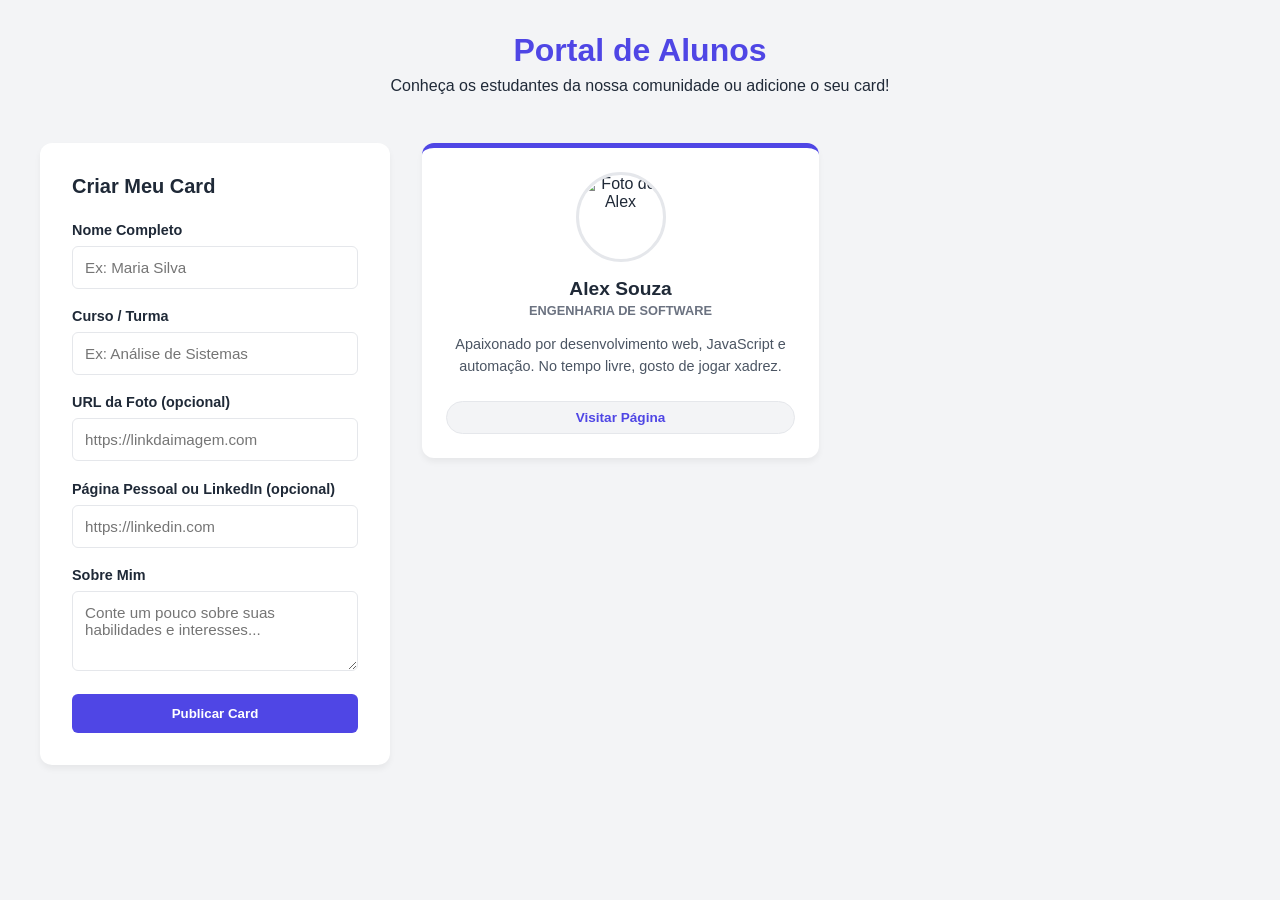
==== index.html @ 8ffea1df "Revise index.html for new student card portal" ====
<!DOCTYPE html>
<html lang="pt-BR">
<head>
    <meta charset="UTF-8">
    <meta name="viewport" content="width=device-width, initial-scale=1.0">
    <title>Portal dos Alunos - Cards</title>
    <style>
        :root {
            --primary-color: #4f46e5;
            --background: #f3f4f6;
            --card-bg: #ffffff;
            --text-color: #1f2937;
        }

        * {
            box-sizing: border-box;
            margin: 0;
            padding: 0;
            font-family: 'Segoe UI', Tahoma, Geneva, Verdana, sans-serif;
        }

        body {
            background-color: var(--background);
            color: var(--text-color);
            padding: 2rem;
        }

        header {
            text-align: center;
            margin-bottom: 3rem;
        }

        header h1 {
            color: var(--primary-color);
            margin-bottom: 0.5rem;
        }

        .container {
            max-width: 1200px;
            margin: 0 auto;
            display: grid;
            grid-template-columns: 350px 1fr;
            gap: 2rem;
        }

        @media (max-width: 768px) {
            .container {
                grid-template-columns: 1fr;
            }
        }

        /* Formulário */
        .form-section {
            background: var(--card-bg);
            padding: 2rem;
            border-radius: 12px;
            box-shadow: 0 4px 6px rgba(0,0,0,0.05);
            height: fit-content;
        }

        .form-section h2 {
            margin-bottom: 1.5rem;
            font-size: 1.25rem;
        }

        .form-group {
            margin-bottom: 1.2rem;
        }

        .form-group label {
            display: block;
            margin-bottom: 0.5rem;
            font-weight: 600;
            font-size: 0.9rem;
        }

        .form-group input, .form-group textarea {
            width: 100%;
            padding: 0.75rem;
            border: 1px solid #e5e7eb;
            border-radius: 6px;
            font-size: 0.95rem;
        }

        .form-group textarea {
            resize: vertical;
            height: 80px;
        }

        button {
            width: 100%;
            padding: 0.75rem;
            background-color: var(--primary-color);
            color: white;
            border: none;
            border-radius: 6px;
            font-weight: bold;
            cursor: pointer;
            transition: background 0.2s;
        }

        button:hover {
            background-color: #4338ca;
        }

        /* Grade de Cards */
        .cards-grid {
            display: grid;
            grid-template-columns: repeat(auto-fill, minmax(280px, 1fr));
            gap: 1.5rem;
            align-content: start;
        }

        .card {
            background: var(--card-bg);
            padding: 1.5rem;
            border-radius: 12px;
            box-shadow: 0 4px 6px rgba(0,0,0,0.05);
            border-top: 5px solid var(--primary-color);
            transition: transform 0.2s;
            display: flex;
            flex-direction: column;
            align-items: center;
            text-align: center;
        }

        .card:hover {
            transform: translateY(-5px);
        }

        /* Estilo da Foto */
        .card-img {
            width: 90px;
            height: 90px;
            border-radius: 50%;
            object-fit: cover;
            margin-bottom: 1rem;
            border: 3px solid #e5e7eb;
        }

        .card h3 {
            margin-bottom: 0.2rem;
            color: var(--text-color);
            font-size: 1.2rem;
        }

        .card .course {
            font-size: 0.8rem;
            color: #6b7280;
            font-weight: 600;
            text-transform: uppercase;
            margin-bottom: 1rem;
        }

        .card .bio {
            font-size: 0.9rem;
            line-height: 1.5;
            color: #4b5563;
            margin-bottom: 1.5rem;
            flex-grow: 1; /* Empurra o botão de link para o final do card */
        }

        /* Botão da Página Pessoal */
        .card .profile-link {
            display: inline-block;
            padding: 0.5rem 1rem;
            background-color: #f3f4f6;
            color: var(--primary-color);
            text-decoration: none;
            border-radius: 20px;
            font-size: 0.85rem;
            font-weight: 600;
            transition: all 0.2s;
            border: 1px solid #e5e7eb;
            width: 100%;
        }

        .card .profile-link:hover {
            background-color: var(--primary-color);
            color: white;
        }
    </style>
</head>
<body>

    <header>
        <h1>Portal de Alunos</h1>
        <p>Conheça os estudantes da nossa comunidade ou adicione o seu card!</p>
    </header>

    <div class="container">
        <!-- Seção do Formulário -->
        <section class="form-section">
            <h2>Criar Meu Card</h2>
            <form id="studentForm">
                <div class="form-group">
                    <label for="name">Nome Completo</label>
                    <input type="text" id="name" required placeholder="Ex: Maria Silva">
                </div>
                <div class="form-group">
                    <label for="course">Curso / Turma</label>
                    <input type="text" id="course" required placeholder="Ex: Análise de Sistemas">
                </div>
                <div class="form-group">
                    <label for="photo">URL da Foto (opcional)</label>
                    <input type="url" id="photo" placeholder="https://linkdaimagem.com">
                </div>
                <div class="form-group">
                    <label for="website">Página Pessoal ou LinkedIn (opcional)</label>
                    <input type="url" id="website" placeholder="https://linkedin.com">
                </div>
                <div class="form-group">
                    <label for="bio">Sobre Mim</label>
                    <textarea id="bio" required placeholder="Conte um pouco sobre suas habilidades e interesses..."></textarea>
                </div>
                <button type="submit">Publicar Card</button>
            </form>
        </section>

        <!-- Seção onde os Cards vão aparecer -->
        <main class="cards-grid" id="cardsGrid">
            <!-- Card de Exemplo -->
            <div class="card">
                <img src="https://unsplash.com" alt="Foto de Alex" class="card-img">
                <h3>Alex Souza</h3>
                <div class="course">Engenharia de Software</div>
                <p class="bio">Apaixonado por desenvolvimento web, JavaScript e automação. No tempo livre, gosto de jogar xadrez.</p>
                <a href="https://github.com" target="_blank" class="profile-link">Visitar Página</a>
            </div>
        </main>
    </div>

    <script>
        const form = document.getElementById('studentForm');
        const grid = document.getElementById('cardsGrid');
        
        // Imagem padrão caso o aluno não coloque nenhuma URL
        const defaultPhoto = "https://flaticon.com";

        form.addEventListener('submit', function(event) {
            event.preventDefault();

            const name = document.getElementById('name').value;
            const course = document.getElementById('course').value;
            const photo = document.getElementById('photo').value || defaultPhoto;
            const website = document.getElementById('website').value;
            const bio = document.getElementById('bio').value;

            const newCard = document.createElement('div');
            newCard.classList.add('card');

            // Monta o HTML interno do card
            let cardHTML = `
                <img src="${photo}" alt="Foto de ${name}" class="card-img" onerror="this.src='${defaultPhoto}'">
                <h3>${name}</h3>
                <div class="course">${course}</div>
                <p class="bio">${bio}</p>
            `;

            // Só adiciona o botão de link se o usuário tiver preenchido o campo
            if (website) {
                cardHTML += `<a href="${website}" target="_blank" class="profile-link">Visitar Página</a>`;
            }

            newCard.innerHTML = cardHTML;
            grid.insertBefore(newCard, grid.firstChild);
            form.reset();
        });
    </script>
</body>
</html>
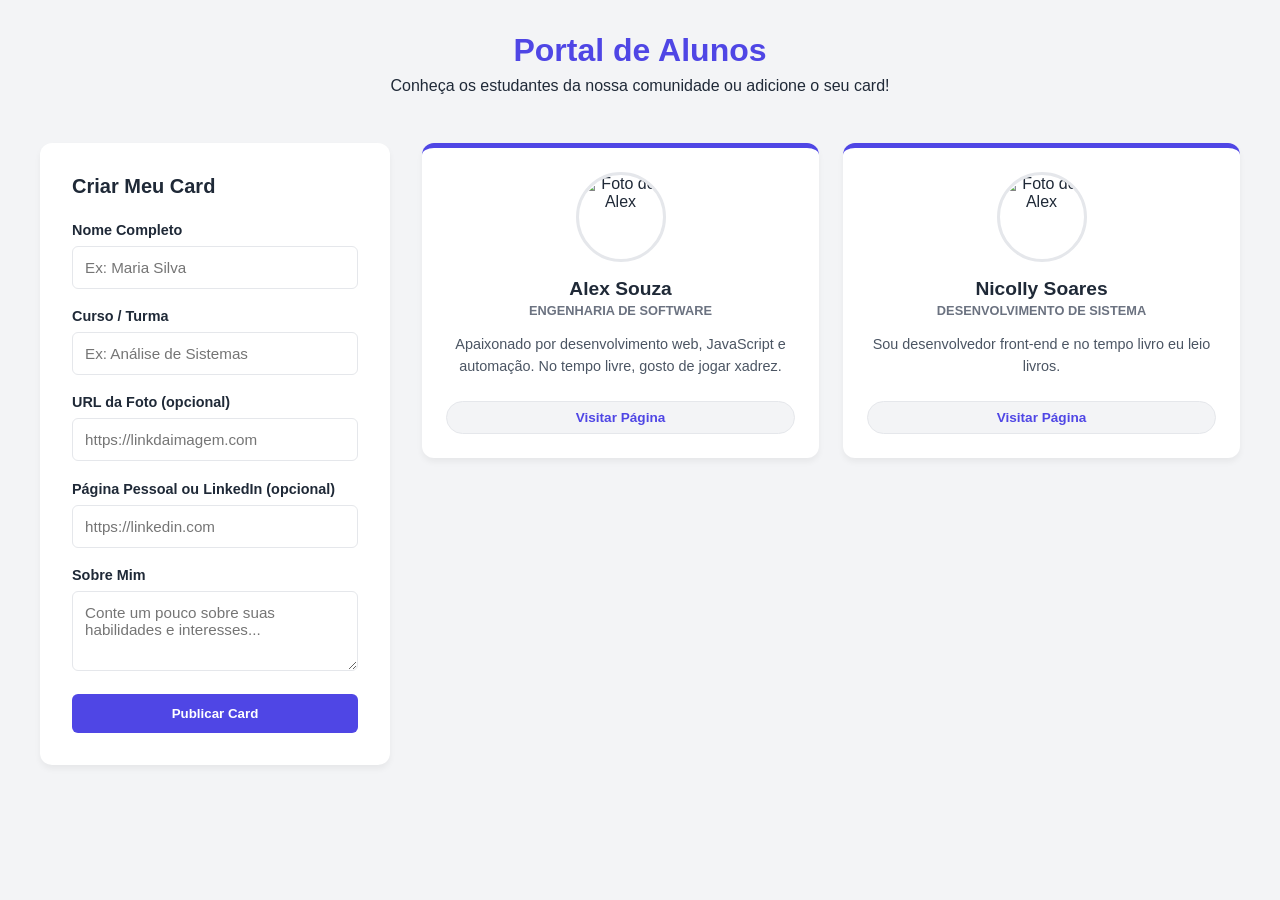
==== commit e7206b04: "Update index.html" ====
--- a/index.html
+++ b/index.html
@@ -227,6 +227,17 @@
                 <p class="bio">Apaixonado por desenvolvimento web, JavaScript e automação. No tempo livre, gosto de jogar xadrez.</p>
                 <a href="https://github.com" target="_blank" class="profile-link">Visitar Página</a>
             </div>
+
+             <main class="cards-grid" id="cardsGrid">
+            <!-- Card de Exemplo -->
+            <div class="card">
+                <img src="https://unsplash.com" alt="Foto de Alex" class="card-img">
+                <h3>Nicolly Soares</h3>
+                <div class="course">Desenvolvimento de Sistema</div>
+                <p class="bio">Sou desenvolvedor front-end e no tempo livro eu leio livros.</p>
+                <a href="https://github.com" target="_blank" class="profile-link">Visitar Página</a>
+            </div>
+        </main>
         </main>
     </div>
 
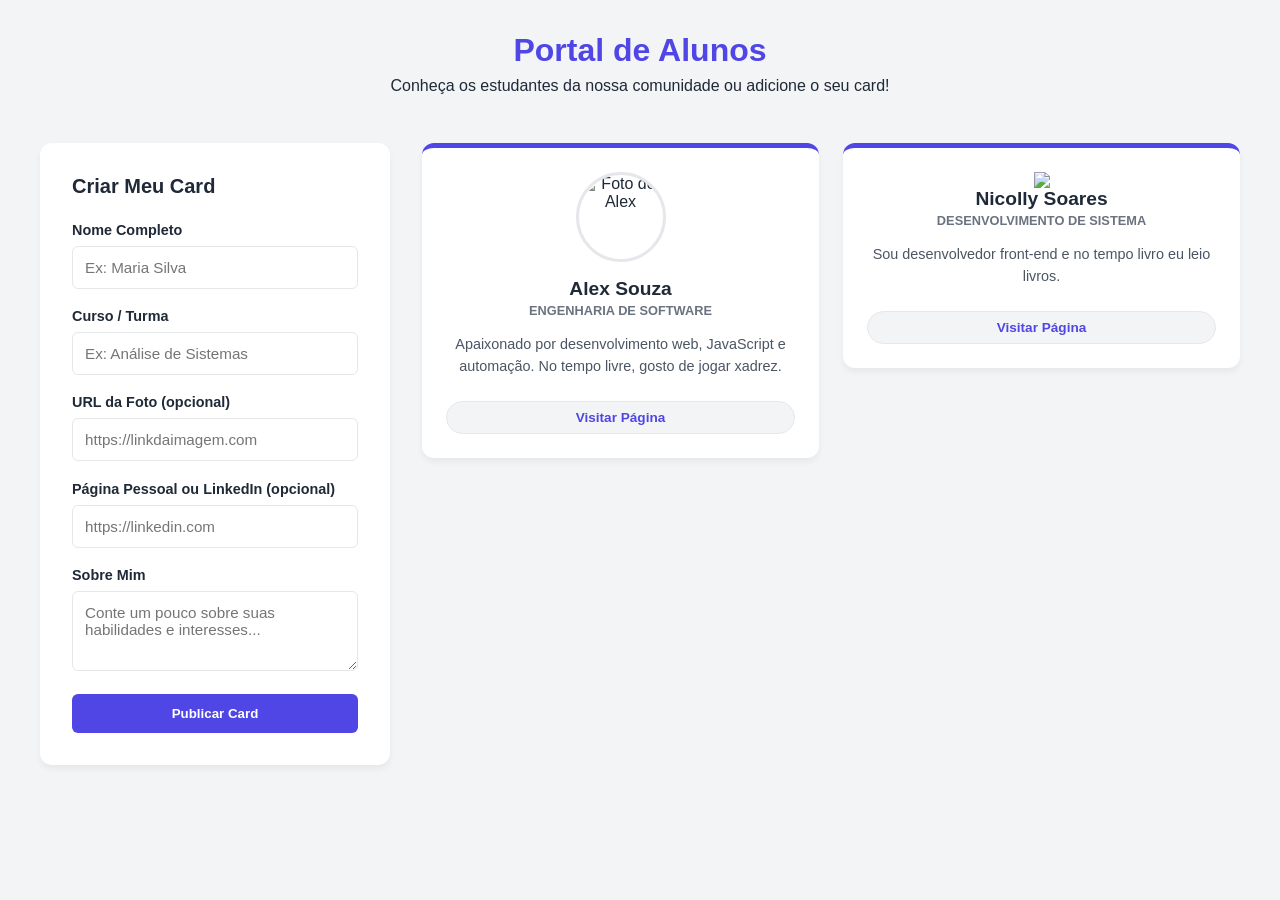
==== commit 0803d5b2: "Update index.html" ====
--- a/index.html
+++ b/index.html
@@ -231,7 +231,7 @@
              <main class="cards-grid" id="cardsGrid">
             <!-- Card de Exemplo -->
             <div class="card">
-                <img src="https://unsplash.com" alt="Foto de Alex" class="card-img">
+                <img src="alunos/eu.jpg">
                 <h3>Nicolly Soares</h3>
                 <div class="course">Desenvolvimento de Sistema</div>
                 <p class="bio">Sou desenvolvedor front-end e no tempo livro eu leio livros.</p>
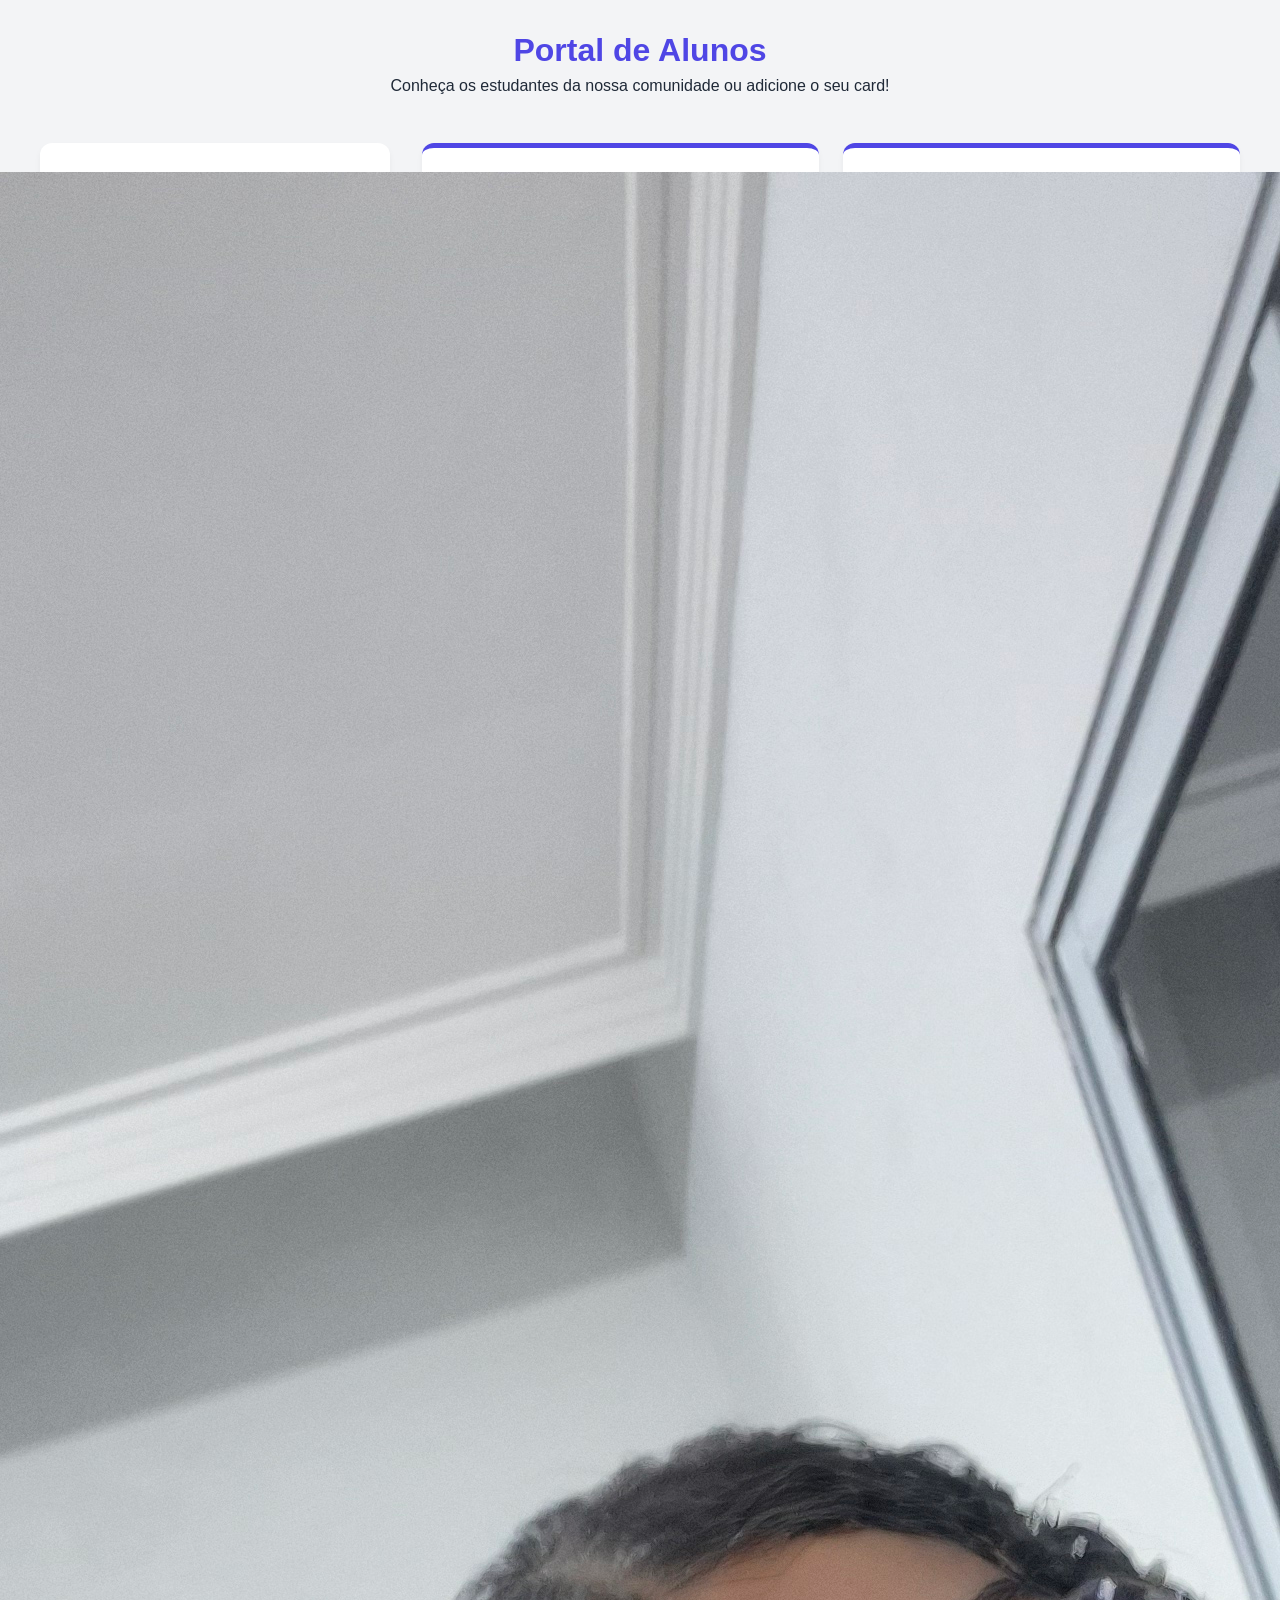
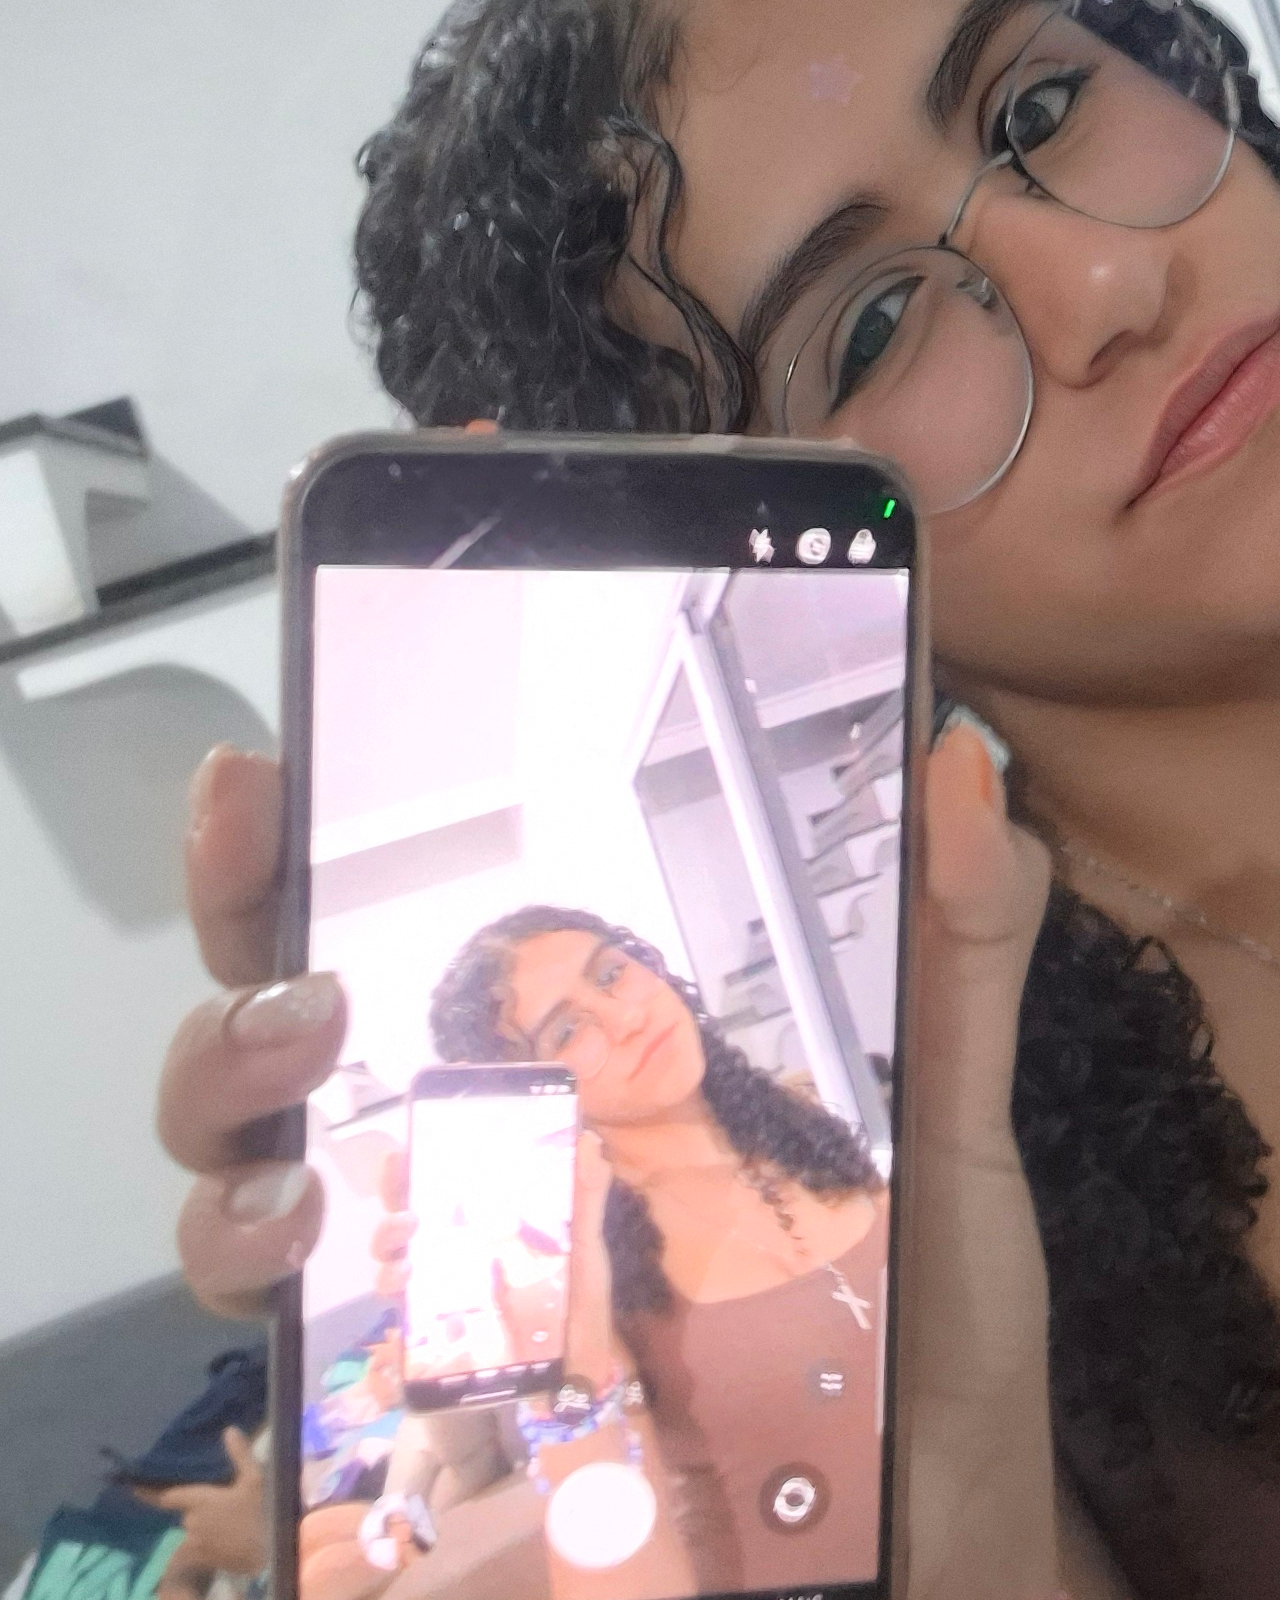
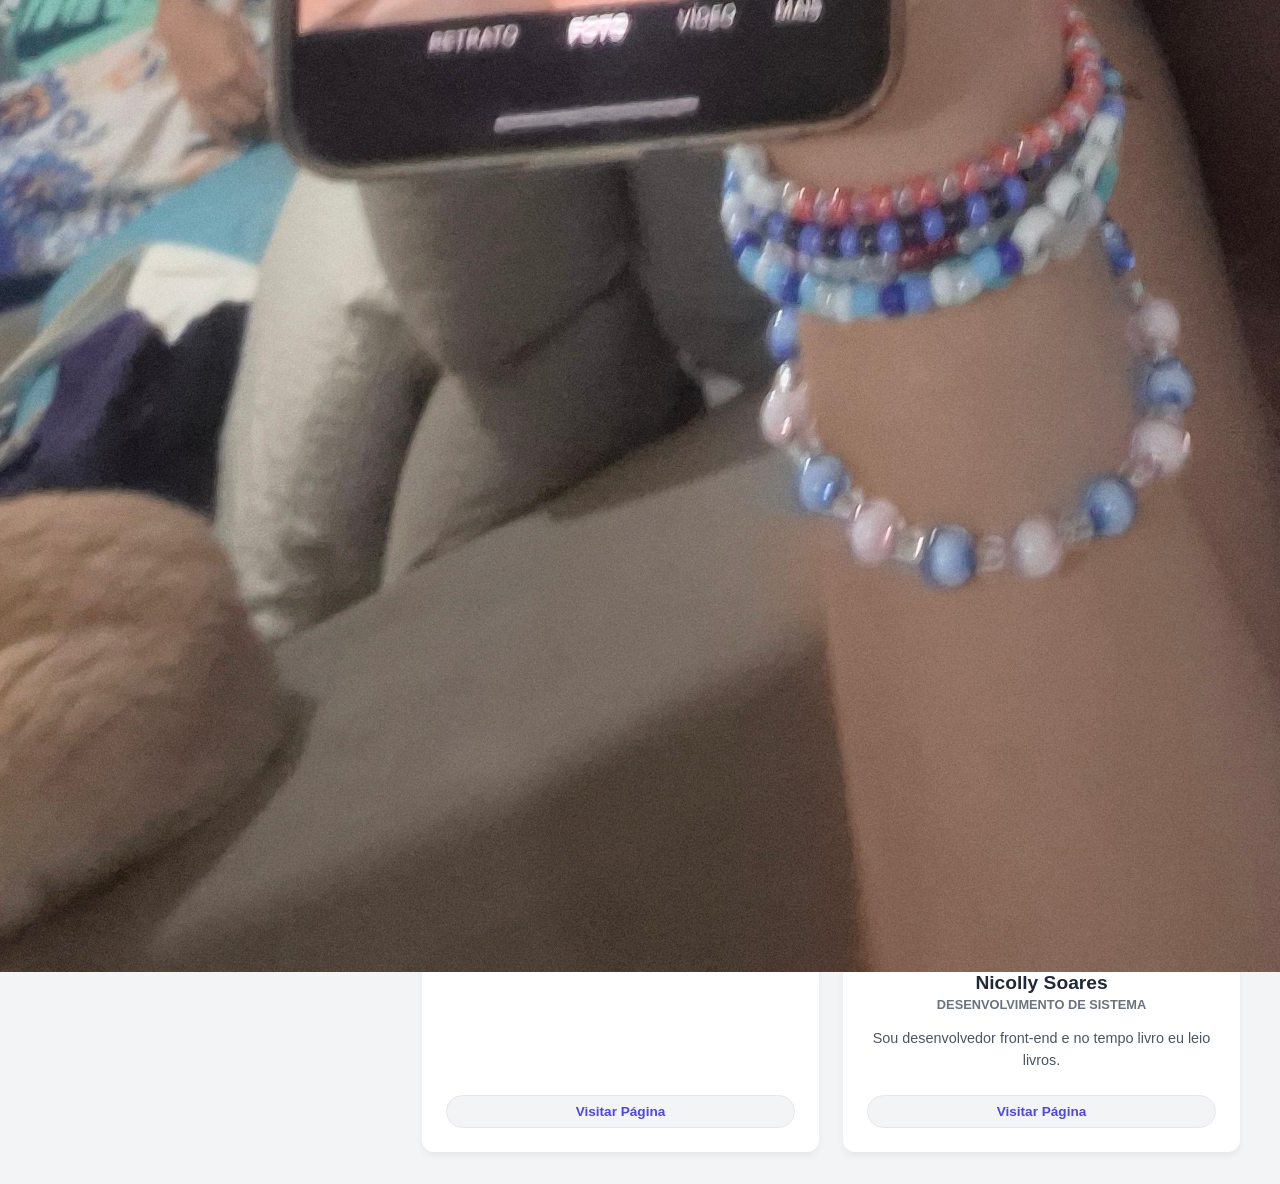
==== commit 07d386ba: "Update index.html" ====
--- a/index.html
+++ b/index.html
@@ -231,7 +231,7 @@
              <main class="cards-grid" id="cardsGrid">
             <!-- Card de Exemplo -->
             <div class="card">
-                <img src="alunos/eu.jpg">
+                <img src="alunos/nicolly-soares/eu.jpg">
                 <h3>Nicolly Soares</h3>
                 <div class="course">Desenvolvimento de Sistema</div>
                 <p class="bio">Sou desenvolvedor front-end e no tempo livro eu leio livros.</p>
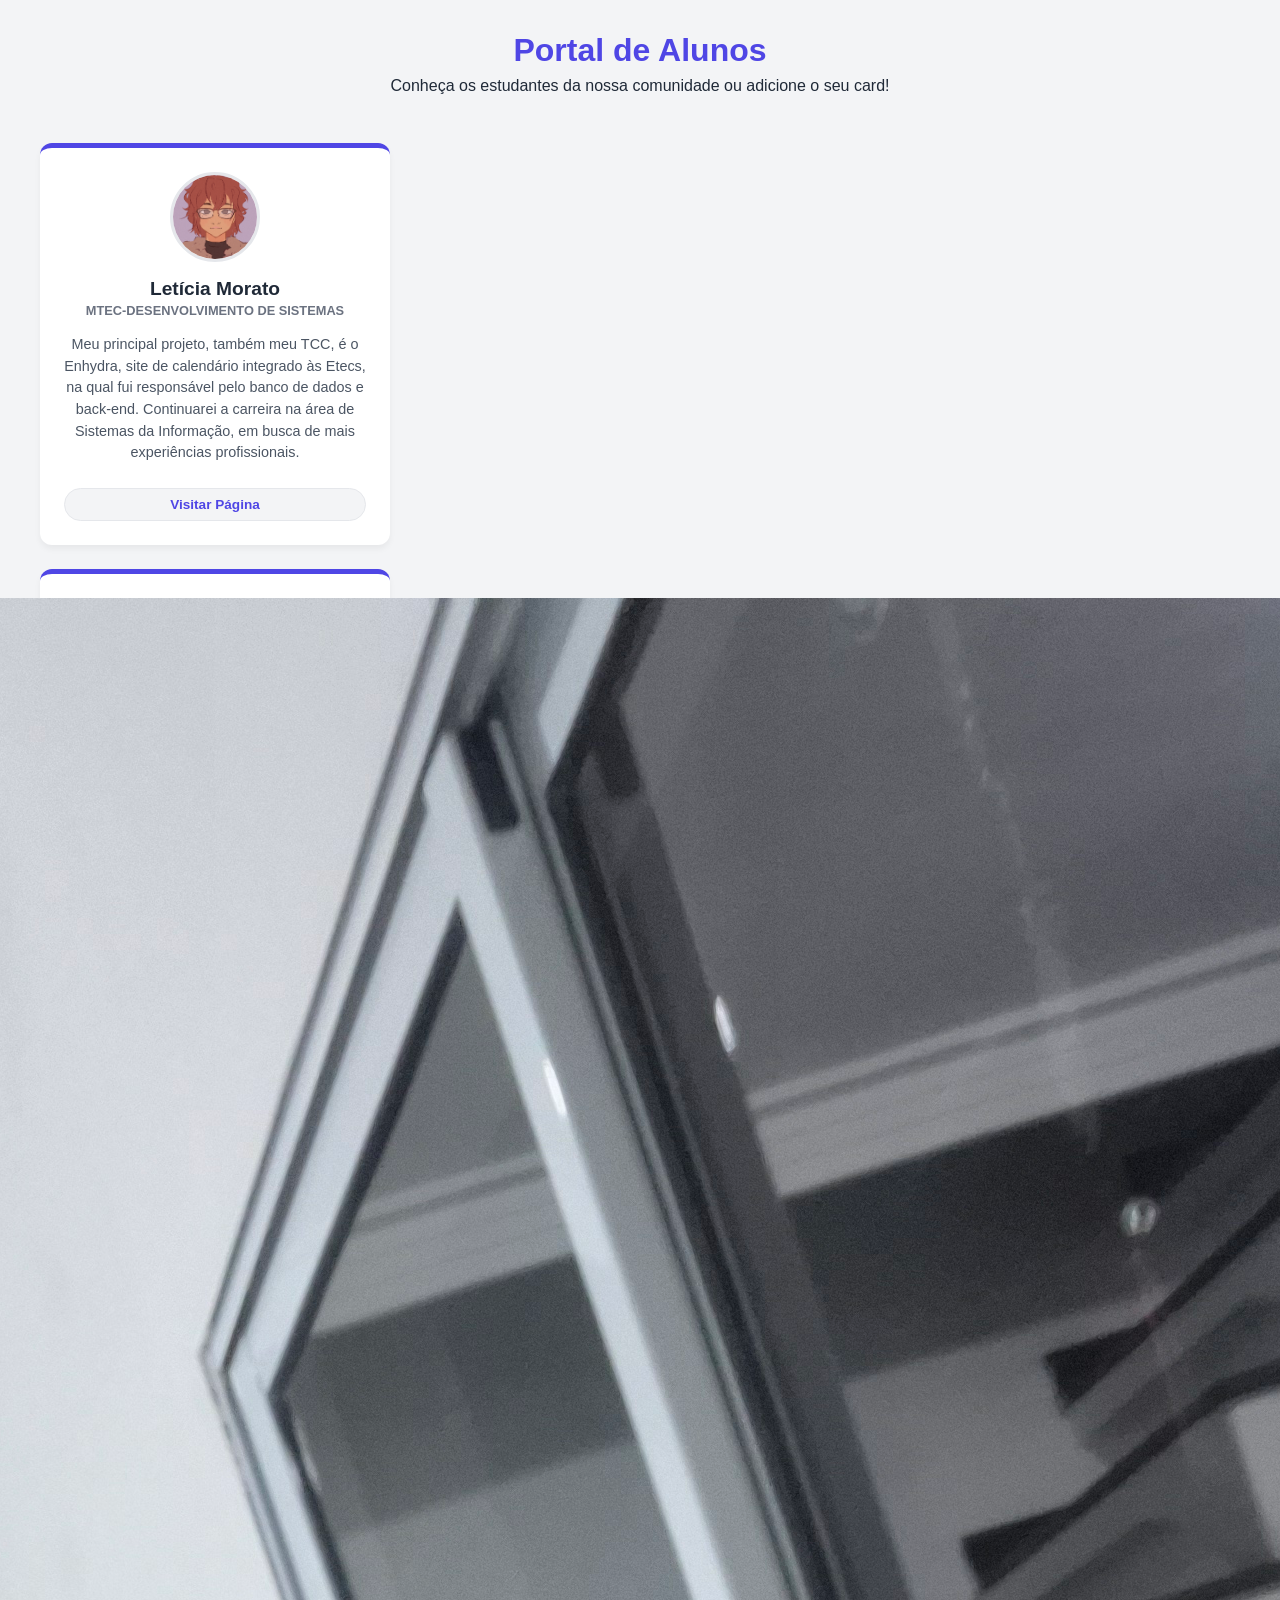
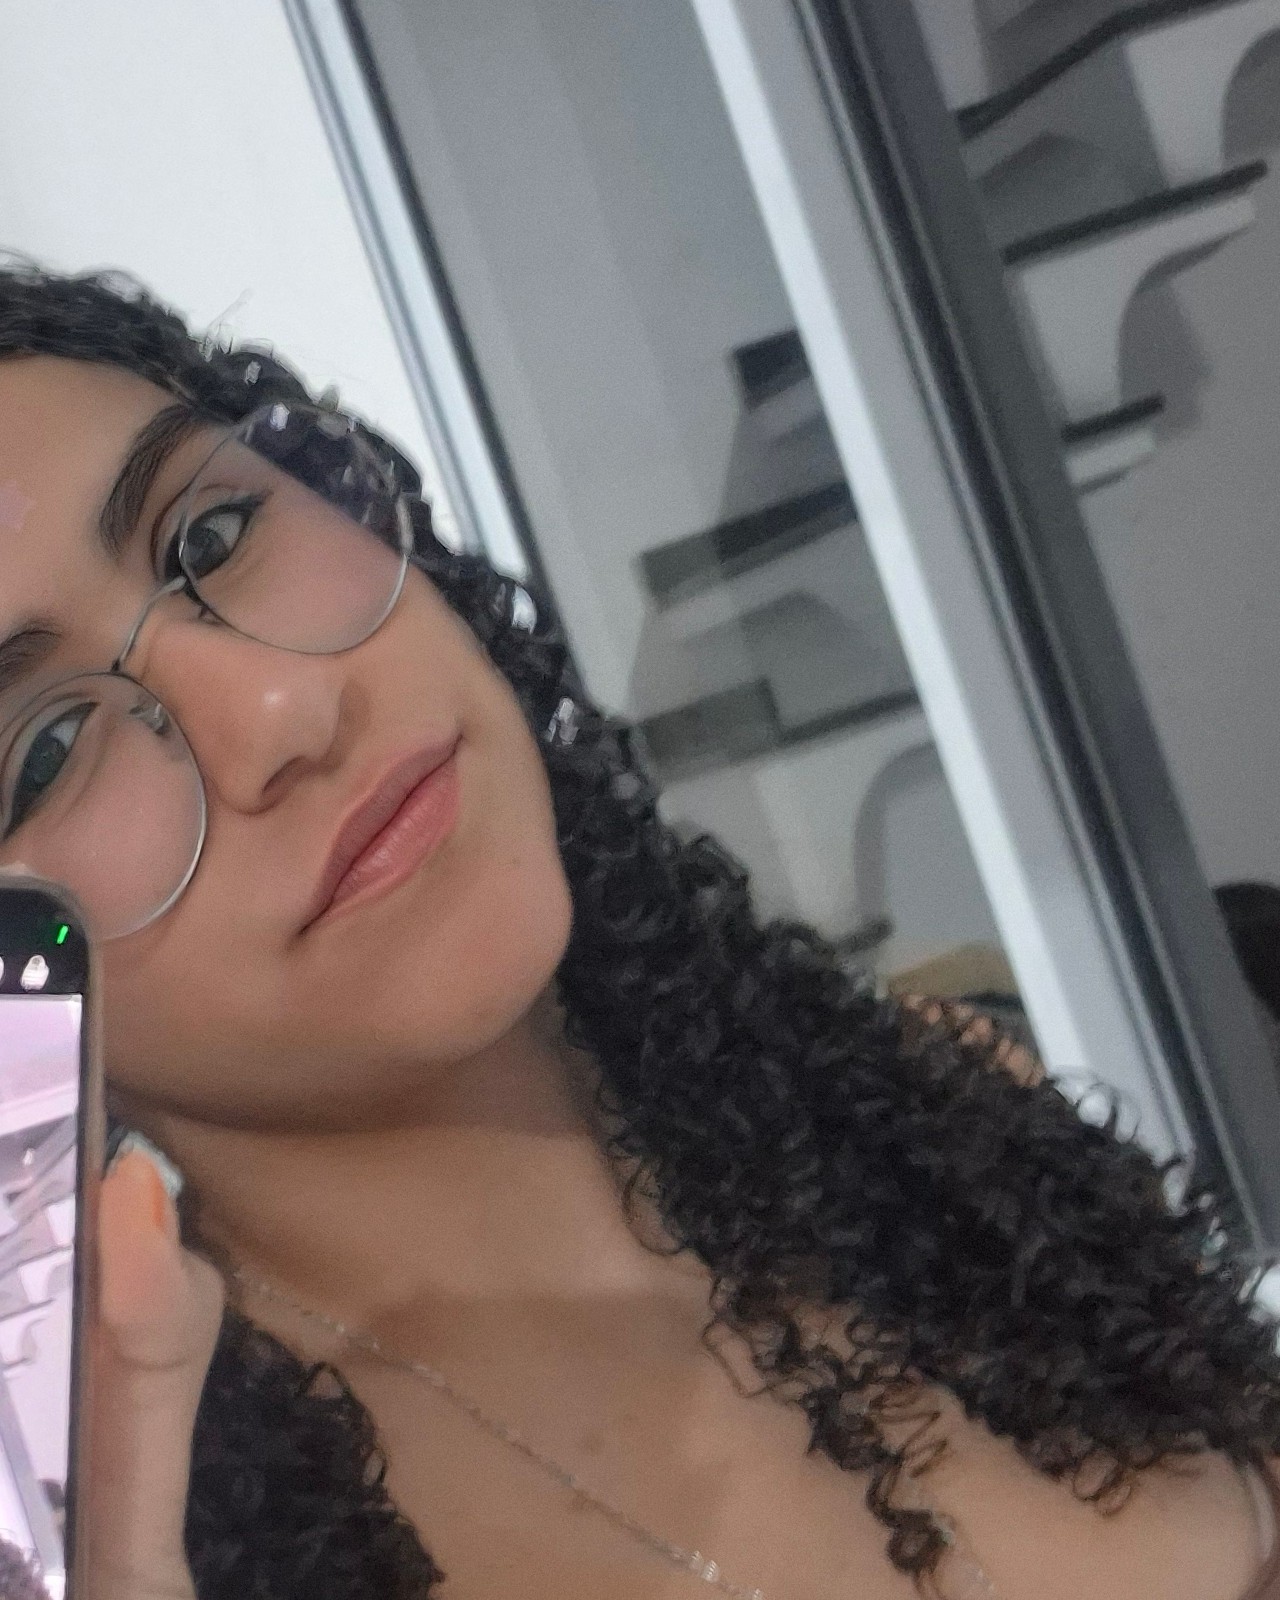
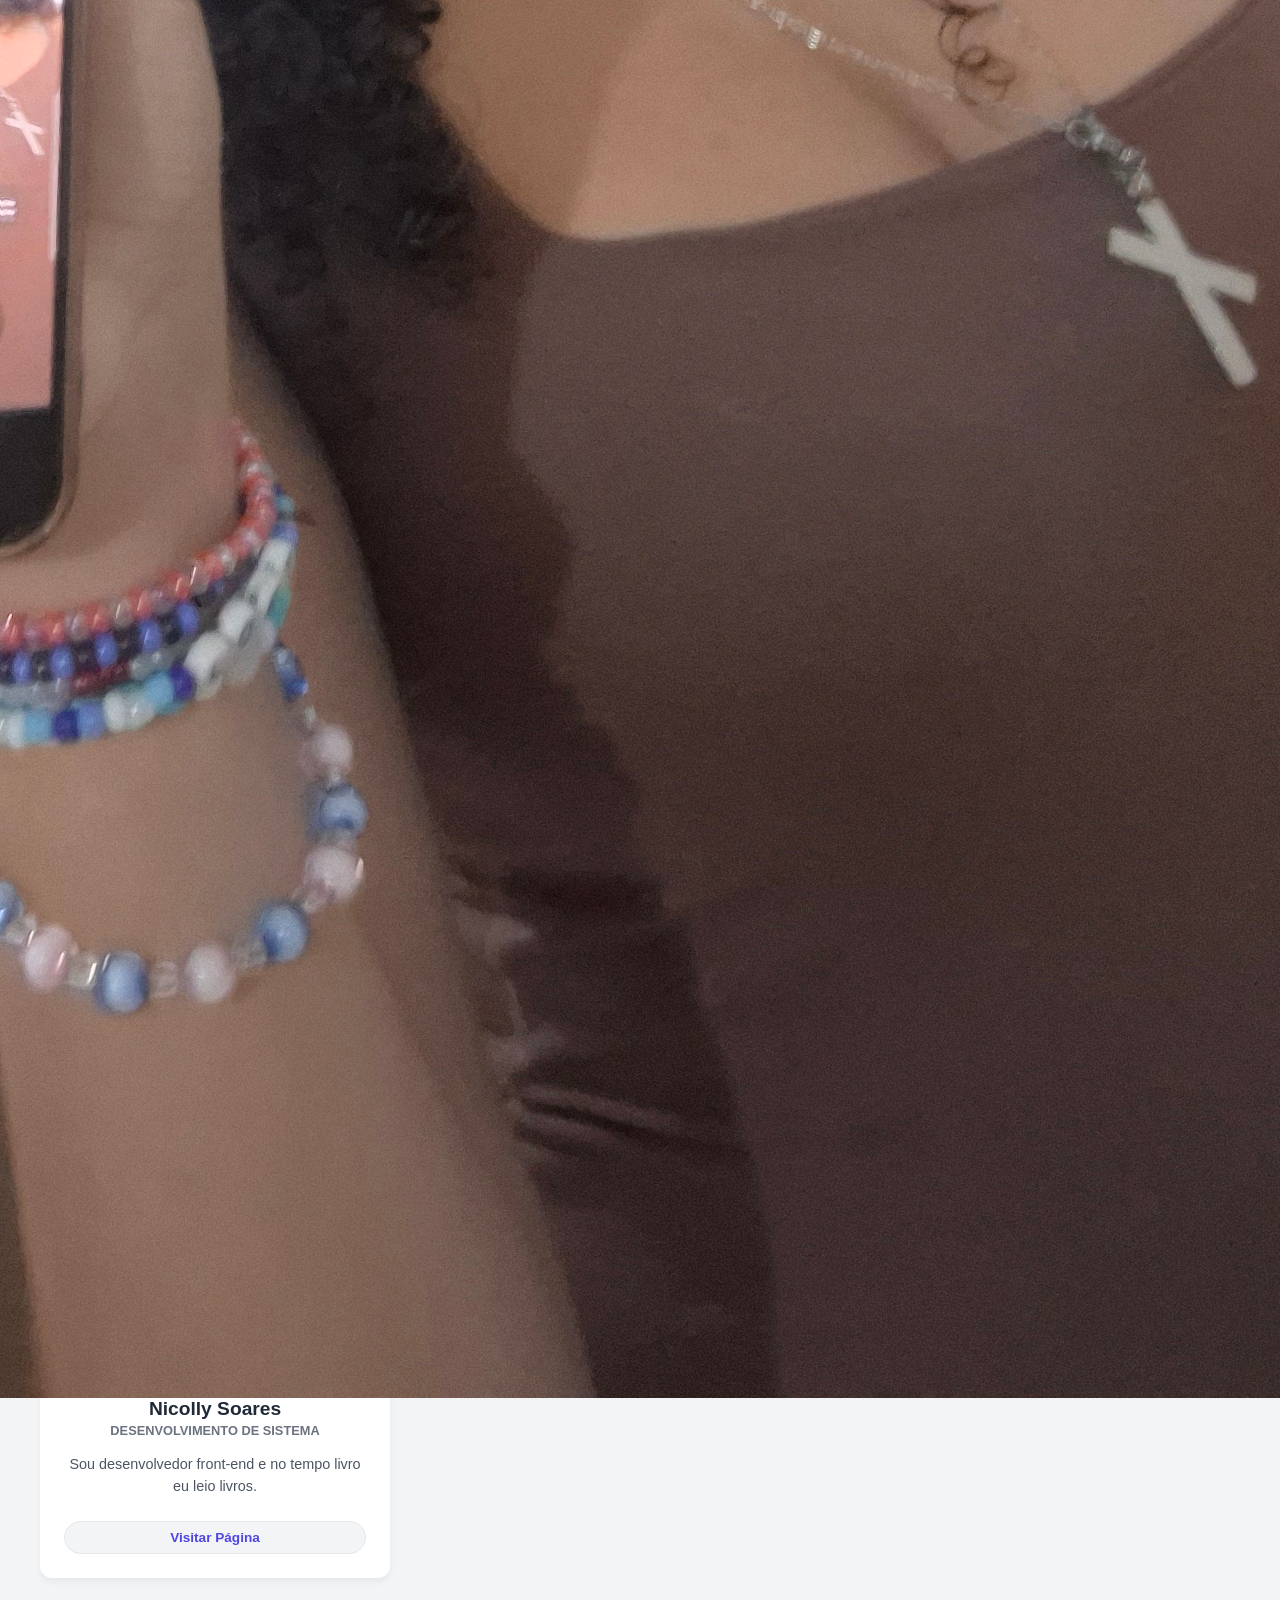
==== commit 4939706f: "Merge branch 'profandreanak-debug:main' into main" ====
--- a/index.html
+++ b/index.html
@@ -189,43 +189,17 @@
     </header>
 
     <div class="container">
-        <!-- Seção do Formulário -->
-        <section class="form-section">
-            <h2>Criar Meu Card</h2>
-            <form id="studentForm">
-                <div class="form-group">
-                    <label for="name">Nome Completo</label>
-                    <input type="text" id="name" required placeholder="Ex: Maria Silva">
-                </div>
-                <div class="form-group">
-                    <label for="course">Curso / Turma</label>
-                    <input type="text" id="course" required placeholder="Ex: Análise de Sistemas">
-                </div>
-                <div class="form-group">
-                    <label for="photo">URL da Foto (opcional)</label>
-                    <input type="url" id="photo" placeholder="https://linkdaimagem.com">
-                </div>
-                <div class="form-group">
-                    <label for="website">Página Pessoal ou LinkedIn (opcional)</label>
-                    <input type="url" id="website" placeholder="https://linkedin.com">
-                </div>
-                <div class="form-group">
-                    <label for="bio">Sobre Mim</label>
-                    <textarea id="bio" required placeholder="Conte um pouco sobre suas habilidades e interesses..."></textarea>
-                </div>
-                <button type="submit">Publicar Card</button>
-            </form>
-        </section>
-
+        
         <!-- Seção onde os Cards vão aparecer -->
         <main class="cards-grid" id="cardsGrid">
             <!-- Card de Exemplo -->
             <div class="card">
-                <img src="https://unsplash.com" alt="Foto de Alex" class="card-img">
-                <h3>Alex Souza</h3>
-                <div class="course">Engenharia de Software</div>
-                <p class="bio">Apaixonado por desenvolvimento web, JavaScript e automação. No tempo livre, gosto de jogar xadrez.</p>
-                <a href="https://github.com" target="_blank" class="profile-link">Visitar Página</a>
+                <img src="alunos/leticia-morato/imagens/foto.png" alt="Foto de Letícia" class="card-img">
+                <h3>Letícia Morato</h3>
+                <div class="course">MTec-Desenvolvimento de Sistemas</div>
+                <p class="bio">Meu principal projeto, também meu TCC, é o Enhydra, site de calendário integrado às Etecs, na qual fui responsável pelo banco de dados e back-end. 
+                    Continuarei a carreira na área de Sistemas da Informação, em busca de mais experiências profissionais.</p>
+                <a href="alunos/leticia-morato/index.html" target="_blank" class="profile-link">Visitar Página</a>
             </div>
 
              <main class="cards-grid" id="cardsGrid">
@@ -235,7 +209,7 @@
                 <h3>Nicolly Soares</h3>
                 <div class="course">Desenvolvimento de Sistema</div>
                 <p class="bio">Sou desenvolvedor front-end e no tempo livro eu leio livros.</p>
-                <a href="https://github.com" target="_blank" class="profile-link">Visitar Página</a>
+                <a href="alunos/nicolly-soares/index.html" target="_blank" class="profile-link">Visitar Página</a>
             </div>
         </main>
         </main>
